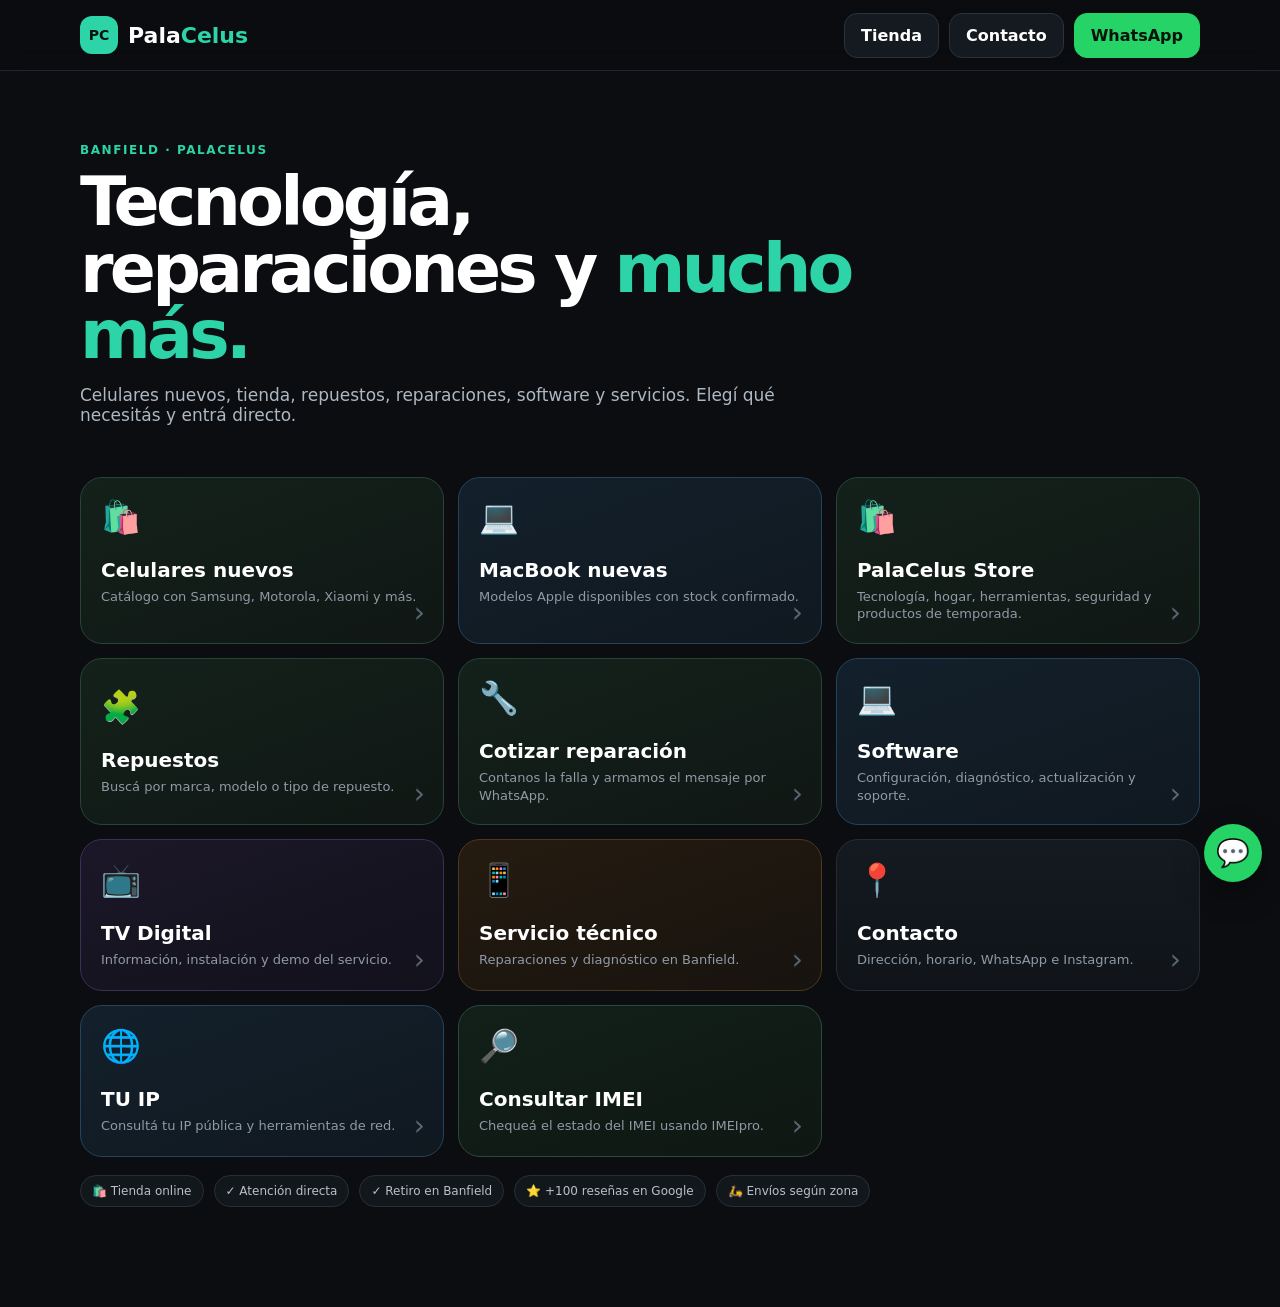
==== index.html @ 7f0dd2f2 "Agregar acceso a PalaCelus Store desde la portada" ====
<!doctype html>
<html lang="es-AR">
<head>
  <meta charset="utf-8">
  <meta name="viewport" content="width=device-width,initial-scale=1,viewport-fit=cover">
  <meta name="theme-color" content="#0b0d10">
  <meta name="description" content="PalaCelus — celulares, tecnología, tienda, servicio técnico, repuestos, software y TV digital en Banfield.">
  <title>PalaCelus — Tecnología, servicio técnico y tienda</title>
  <link rel="manifest" href="/manifest-v2.webmanifest">
  <link rel="icon" href="/pwa-ok-192.png" type="image/png">
  <link rel="apple-touch-icon" href="/pwa-ok-192.png">
  <style>
    *{box-sizing:border-box}html{scroll-behavior:smooth}body{margin:0;background:#0b0d10;color:#fff;font-family:Inter,system-ui,-apple-system,Segoe UI,Roboto,Arial,sans-serif}a{text-decoration:none;color:inherit}button,input,select,textarea{font:inherit}.container{width:min(1120px,calc(100% - 32px));margin:auto}.topbar{position:sticky;top:0;z-index:50;background:rgba(11,13,16,.92);backdrop-filter:blur(12px);border-bottom:1px solid #20262d}.topbar-inner{height:70px;display:flex;align-items:center;gap:14px}.brand{display:flex;align-items:center;gap:10px;font-weight:900;font-size:22px}.brand-mark{width:38px;height:38px;border-radius:12px;display:grid;place-items:center;background:#2dd4a7;color:#07130f;font-size:14px}.brand span span{color:#2dd4a7}.top-actions{margin-left:auto;display:flex;gap:10px}.btn{display:inline-flex;align-items:center;justify-content:center;gap:8px;border:1px solid #2a333d;border-radius:13px;padding:12px 16px;font-weight:800;cursor:pointer;background:#151a20;color:#fff}.btn.primary{background:#2dd4a7;border-color:#2dd4a7;color:#06130f}.btn.whatsapp{background:#25d366;border-color:#25d366;color:#06130a}.btn.disabled{opacity:.55;cursor:not-allowed}.hero{padding:44px 0 24px}.eyebrow{font-size:12px;font-weight:900;letter-spacing:.13em;color:#2dd4a7;margin-bottom:12px}.hero h1{font-size:clamp(36px,7vw,68px);line-height:.98;letter-spacing:-.055em;margin:0 0 16px;max-width:850px}.hero h1 span{color:#2dd4a7}.hero p{color:#aeb8c2;font-size:17px;max-width:720px;margin:0}.quick-grid{display:grid;grid-template-columns:repeat(3,1fr);gap:14px;margin:28px 0 18px}.quick-card{position:relative;min-height:152px;padding:20px;border-radius:22px;border:1px solid #242d36;background:linear-gradient(180deg,#141a20,#101419);cursor:pointer;transition:.18s transform,.18s border-color;overflow:hidden;text-align:left;color:#fff}.quick-card:hover{transform:translateY(-2px);border-color:#3a4652}.quick-card .icon{font-size:32px;margin-bottom:22px}.quick-card h3{margin:0 0 6px;font-size:20px}.quick-card p{margin:0;color:#8f9aa6;font-size:13px;line-height:1.35}.quick-card:after{content:'›';position:absolute;right:18px;bottom:14px;font-size:28px;color:#596673}.quick-card.green{background:linear-gradient(160deg,#14211b,#101714);border-color:#274436}.quick-card.blue{background:linear-gradient(160deg,#13202b,#101820);border-color:#25435a}.quick-card.purple{background:linear-gradient(160deg,#1b1728,#13111c);border-color:#3b3155}.quick-card.orange{background:linear-gradient(160deg,#251b10,#17130f);border-color:#4d3820}.status-row{display:flex;gap:10px;flex-wrap:wrap;margin:10px 0 30px}.pill{border:1px solid #273039;background:#12171c;border-radius:999px;padding:8px 11px;font-size:12px;color:#b8c0c8}.panel{display:none;padding:28px 0 70px}.panel.active{display:block}.panel-head{display:flex;align-items:flex-end;justify-content:space-between;gap:18px;margin-bottom:22px}.panel-head h2{margin:0;font-size:clamp(30px,5vw,46px);letter-spacing:-.04em}.panel-head p{margin:7px 0 0;color:#9ba6b1}.back{background:#151a20;border:1px solid #2a333d;color:#fff;border-radius:12px;padding:10px 13px;cursor:pointer;font-weight:800}.controls{display:grid;grid-template-columns:1fr 220px;gap:12px;margin-bottom:18px}.controls input,.controls select,.form input,.form select,.form textarea{width:100%;background:#10151a;color:#fff;border:1px solid #2b353f;border-radius:13px;padding:13px 14px;outline:none}.controls input:focus,.controls select:focus,.form input:focus,.form select:focus,.form textarea:focus{border-color:#2dd4a7}.product-grid{display:grid;grid-template-columns:repeat(3,1fr);gap:14px}.product-card{background:#12171c;border:1px solid #252e37;border-radius:20px;overflow:hidden}.product-visual{height:92px;display:grid;place-items:center;background:#0f1317;font-size:36px}.product-body{padding:16px}.product-meta{display:flex;justify-content:space-between;gap:8px;font-size:11px;color:#84909c}.badge{background:#1d2822;color:#7ee2b9;border-radius:999px;padding:5px 8px}.product-card h3{margin:12px 0 5px}.product-card p{margin:0;color:#aab4be}.price{margin:14px 0;font-weight:900}.empty-state{padding:36px;text-align:center;border:1px dashed #2e3943;border-radius:18px}.hidden{display:none}.form-card,.info-card{background:#12171c;border:1px solid #252e37;border-radius:22px;padding:22px}.form{display:grid;grid-template-columns:1fr 1fr;gap:13px}.form label{display:grid;gap:7px;font-size:13px;color:#c7d0d9}.form .full{grid-column:1/-1}.form textarea{min-height:96px;resize:vertical}.form .submit{grid-column:1/-1}.service-grid{display:grid;grid-template-columns:repeat(2,1fr);gap:14px}.service-card{background:#12171c;border:1px solid #252e37;border-radius:20px;padding:20px}.service-card .icon{font-size:30px}.service-card h3{margin:12px 0 7px}.service-card p{margin:0;color:#98a3ae;line-height:1.45}.download-section{margin-top:28px;padding-top:26px;border-top:1px solid #252e37}.download-section h3{margin:0 0 6px;font-size:25px}.download-section>p{margin:0 0 14px;color:#98a3ae}.download-card{display:flex;align-items:center;justify-content:space-between;gap:18px;background:#12171c;border:1px solid #252e37;border-radius:20px;padding:18px 20px}.download-links{display:flex;flex-wrap:wrap;gap:12px;margin-top:14px}.download-links .btn{flex:1 1 200px}.download-info{display:flex;align-items:center;gap:14px}.download-icon{width:48px;height:48px;border-radius:14px;display:grid;place-items:center;background:#151f26;font-size:25px}.download-card h4{margin:0 0 5px;font-size:18px}.download-card p{margin:0;color:#8f9aa6;font-size:13px}.tv-wrap{display:grid;grid-template-columns:1.1fr .9fr;gap:16px}.price-big{font-size:42px;font-weight:900;margin:12px 0}.code-box{background:#0e1216;border:1px solid #2a333d;border-radius:16px;padding:16px;margin-top:14px}.code-box strong{font-size:28px}.contact-grid{display:grid;grid-template-columns:repeat(3,1fr);gap:14px}.contact-card{background:#12171c;border:1px solid #252e37;border-radius:20px;padding:20px}.contact-card h3{margin:8px 0}.contact-card p{margin:0;color:#9ba6b1}.bottom-nav{display:none}.wa-float{position:fixed;right:18px;bottom:18px;width:58px;height:58px;border-radius:50%;display:grid;place-items:center;background:#25d366;color:#06130a;font-size:27px;box-shadow:0 12px 30px rgba(0,0,0,.35);z-index:60}
    @media(max-width:820px){.quick-grid{grid-template-columns:repeat(2,1fr)}.product-grid{grid-template-columns:repeat(2,1fr)}.tv-wrap,.contact-grid{grid-template-columns:1fr}.top-actions .btn:not(.whatsapp){display:none}.panel{padding-bottom:100px}.bottom-nav{display:grid;position:fixed;left:10px;right:10px;bottom:10px;z-index:55;grid-template-columns:repeat(4,1fr);gap:6px;background:rgba(15,19,23,.95);backdrop-filter:blur(12px);border:1px solid #26313a;border-radius:18px;padding:7px}.bottom-nav button{border:0;background:transparent;color:#b7c0c8;border-radius:12px;padding:9px 5px;font-size:11px;font-weight:800}.bottom-nav button span{display:block;font-size:20px;margin-bottom:3px}.wa-float{bottom:86px}}
    @media(max-width:560px){.container{width:min(100% - 22px,1120px)}.hero{padding-top:30px}.hero h1{font-size:40px}.quick-grid{grid-template-columns:1fr 1fr;gap:10px}.quick-card{min-height:138px;padding:16px}.quick-card .icon{margin-bottom:16px}.quick-card h3{font-size:17px}.controls{grid-template-columns:1fr}.product-grid,.service-grid{grid-template-columns:1fr}.form{grid-template-columns:1fr}.form .full,.form .submit{grid-column:1}.panel-head{align-items:flex-start;flex-direction:column}.topbar-inner{height:64px}.top-actions .whatsapp{padding:10px 12px}.download-card{align-items:stretch;flex-direction:column}.download-card .btn{width:100%}}
  </style>
</head>
<body>
  <header class="topbar"><div class="container topbar-inner"><a class="brand" href="#" data-go="home"><span class="brand-mark">PC</span><span>Pala<span>Celus</span></span></a><div class="top-actions"><a class="btn" href="/store.html?v=1">Tienda</a><button class="btn" data-go="contacto">Contacto</button><a class="btn whatsapp" href="https://wa.me/5491164676844?text=Hola%20PalaCelus%2C%20quiero%20hacer%20una%20consulta" target="_blank" rel="noopener">WhatsApp</a></div></div></header>

  <main>
    <section id="home" class="panel active"><div class="container">
      <div class="hero"><div class="eyebrow">BANFIELD · PALACELUS</div><h1>Tecnología, reparaciones y <span>mucho más.</span></h1><p>Celulares nuevos, tienda, repuestos, reparaciones, software y servicios. Elegí qué necesitás y entrá directo.</p></div>
      <div class="quick-grid">
        <a class="quick-card green" href="/store.html?v=1"><div class="icon">🛍️</div><h3>PalaCelus Store</h3><p>Tecnología, hogar, herramientas, seguridad y productos de temporada.</p></a>
        <button class="quick-card green" data-go="repuestos"><div class="icon">🧩</div><h3>Repuestos</h3><p>Buscá por marca, modelo o tipo de repuesto.</p></button>
        <button class="quick-card green" data-go="cotizar"><div class="icon">🔧</div><h3>Cotizar reparación</h3><p>Contanos la falla y armamos el mensaje por WhatsApp.</p></button>
        <button class="quick-card blue" data-go="software"><div class="icon">💻</div><h3>Software</h3><p>Configuración, diagnóstico, actualización y soporte.</p></button>
        <button class="quick-card purple" data-go="tv"><div class="icon">📺</div><h3>TV Digital</h3><p>Información, instalación y demo del servicio.</p></button>
        <button class="quick-card orange" data-go="servicios"><div class="icon">📱</div><h3>Servicio técnico</h3><p>Reparaciones y diagnóstico en Banfield.</p></button>
        <button class="quick-card" data-go="contacto"><div class="icon">📍</div><h3>Contacto</h3><p>Dirección, horario, WhatsApp e Instagram.</p></button>
        <button class="quick-card blue" data-go="tu-ip"><div class="icon">🌐</div><h3>TU IP</h3><p>Consultá tu IP pública y herramientas de red.</p></button>
      </div>
      <div class="status-row"><span class="pill">🛍️ Tienda online</span><span class="pill">✓ Atención directa</span><span class="pill">✓ Retiro en Banfield</span><span class="pill">⭐ +100 reseñas en Google</span><span class="pill">🛵 Envíos según zona</span></div>
    </div></section>

    <section id="repuestos" class="panel"><div class="container"><div class="panel-head"><div><div class="eyebrow">CATÁLOGO</div><h2>Repuestos</h2><p>Buscá por marca, modelo o repuesto.</p></div><button class="back" data-go="home">← Inicio</button></div><div class="controls"><input id="searchInput" type="search" placeholder="Ej: A32, iPhone 11, cámara, batería..."><select id="brandFilter"><option value="all">Todas las marcas</option><option>Samsung</option><option>Apple</option><option>Motorola</option><option>Xiaomi</option></select></div><div id="productGrid" class="product-grid"></div><div id="emptyState" class="empty-state hidden"><h3>No encontramos coincidencias</h3><p>Escribinos y te confirmamos disponibilidad.</p><a class="btn primary" href="https://wa.me/5491164676844?text=Hola%20PalaCelus%2C%20busco%20un%20repuesto" target="_blank" rel="noopener">Consultar por WhatsApp</a></div></div></section>

    <section id="cotizar" class="panel"><div class="container"><div class="panel-head"><div><div class="eyebrow">COTIZACIÓN</div><h2>Cotizá tu reparación</h2><p>Completá los datos y te abrimos WhatsApp con el mensaje listo.</p></div><button class="back" data-go="home">← Inicio</button></div><div class="form-card"><form id="repairQuoteForm" class="form"><label>Marca<select id="repairBrand" required><option value="">Elegí una marca</option><option>Apple / iPhone</option><option>Samsung</option><option>Motorola</option><option>Xiaomi</option><option>Redmi</option><option>POCO</option><option>Huawei</option><option>Honor</option><option>Realme</option><option>OPPO</option><option>OnePlus</option><option>Google Pixel</option><option>TCL</option><option>ZTE</option><option>Nokia</option><option>Alcatel</option><option>Vivo</option><option>Tecno</option><option>Infinix</option><option>OTRO</option></select></label><label>Modelo<input id="repairModel" required placeholder="Ej: A54, iPhone 13, G54..."></label><label class="full">Problema<select id="repairIssue" required><option value="">Elegí una opción</option><option>Pantalla / módulo roto</option><option>No da imagen / táctil no responde</option><option>Batería dura poco</option><option>No carga / pin de carga</option><option>No enciende</option><option>Cámara</option><option>Audio / micrófono / parlante</option><option>Se mojó</option><option>Software / sistema</option><option>No sé / Necesito diagnóstico</option><option>Otro</option></select></label><label class="full">Detalle<textarea id="repairDetail" placeholder="Contanos algo más si querés..."></textarea></label><button class="btn primary submit" type="submit">Enviar consulta por WhatsApp</button></form></div></div></section>

    <section id="software" class="panel"><div class="container"><div class="panel-head"><div><div class="eyebrow">SOFTWARE</div><h2>Servicios de software</h2><p>Configuración y asistencia técnica sobre equipos propios.</p></div><button class="back" data-go="home">← Inicio</button></div><div class="service-grid"><div class="service-card"><div class="icon">🔄</div><h3>Restauración y sistema</h3><p>Reinstalación, puesta a punto y recuperación del sistema cuando corresponde.</p></div><div class="service-card"><div class="icon">⬆️</div><h3>Actualización y configuración</h3><p>Actualizaciones, cuentas, copias y configuración inicial.</p></div><div class="service-card"><div class="icon">🔁</div><h3>Migración de datos</h3><p>Pasaje de información entre equipos compatibles.</p></div><div class="service-card"><div class="icon">🧪</div><h3>Diagnóstico</h3><p>Revisión de fallas de software y comportamiento general.</p></div></div><div class="download-section"><div class="eyebrow">HERRAMIENTAS</div><h3>Centro de Descargas</h3><p>Archivos y utilidades de PalaCelus para tenerlos siempre a mano.</p><div class="download-card"><div class="download-info"><div class="download-icon">🗂️</div><div><h4>PalaCelus Remotos</h4><p>Paquete de herramientas de acceso remoto · RAR · 34,1 MB</p></div></div><a class="btn primary" href="https://github.com/palacelus/palacelus-web/releases/download/remotos-v1/PalaCelus-Remotos.rar" download="PalaCelus-Remotos.rar">⬇ Descargar RAR</a></div><div class="download-links" aria-label="Descargas y herramientas externas"><a class="btn" href="https://androidfilehost.com/?fid=4349826312261725872" target="_blank" rel="noopener noreferrer">REDIRECTOR 1.9.7 ↗</a><a class="btn" href="https://www.incentivespro.com/downloads/usb-redirector-customer-module.exe" target="_blank" rel="noopener noreferrer">REDIRECTOR 2.5 ↗</a></div></div><div style="margin-top:16px"><a class="btn primary" href="https://wa.me/5491164676844?text=Hola%20PalaCelus%2C%20quiero%20consultar%20por%20un%20servicio%20de%20software" target="_blank" rel="noopener">Consultar por WhatsApp</a></div></div></section>

    <section id="tv" class="panel"><div class="container"><div class="panel-head"><div><div class="eyebrow">PALACELUS TV</div><h2>TV Digital</h2><p>Información, instalación y demo del servicio.</p></div><button class="back" data-go="home">← Inicio</button></div><div class="tv-wrap"><div class="info-card"><h3>📺 PalaCelus TV</h3><p style="color:#9ba6b1">Consultanos por disponibilidad, dispositivos compatibles y condiciones del servicio.</p><div class="price-big">$9.999,99 <small style="font-size:14px;color:#8e99a4">/ mes</small></div><div class="code-box" style="border-color:#f59e0b;background:#291b0a"><small style="color:#fbbf24">Código Downloader</small><br><strong>6590043</strong><div style="margin-top:12px"><a class="btn" style="background:#f59e0b;border-color:#f59e0b;color:#1c1204" href="https://aftv.news/6590043" target="_blank" rel="noopener noreferrer">📥 Abrir descarga ↗</a></div></div></div><div class="form-card"><h3>Pedí una demo</h3><form id="tvDemoForm" class="form" style="margin-top:14px"><label class="full">Nombre<input id="tvName" required placeholder="Tu nombre"></label><label class="full">Dispositivo<select id="tvDevice" required><option value="">Elegí una opción</option><option>Android TV / TV Box</option><option>Smart TV</option><option>Celular / Tablet</option><option>Otro</option></select></label><button class="btn primary submit" type="submit">Pedir demo por WhatsApp</button></form></div></div></div></section>

    <section id="servicios" class="panel"><div class="container"><div class="panel-head"><div><div class="eyebrow">SERVICIO TÉCNICO</div><h2>Reparación de celulares</h2><p>Diagnóstico y reparación en Banfield.</p></div><button class="back" data-go="home">← Inicio</button></div><div class="service-grid"><div class="service-card"><div class="icon">🖥️</div><h3>Pantallas y módulos</h3><p>Cambio de módulo y revisión de fallas de imagen o táctil.</p></div><div class="service-card"><div class="icon">🔋</div><h3>Baterías</h3><p>Diagnóstico de autonomía, carga y reemplazo cuando corresponde.</p></div><div class="service-card"><div class="icon">🔌</div><h3>Carga y conectores</h3><p>Revisión de pin de carga, conectores y problemas de alimentación.</p></div><div class="service-card"><div class="icon">🔬</div><h3>Diagnóstico</h3><p>Revisión general para identificar la falla antes de presupuestar.</p></div></div><div style="margin-top:16px"><button class="btn primary" data-go="cotizar">Cotizar reparación</button></div></div></section>

    <section id="contacto" class="panel"><div class="container"><div class="panel-head"><div><div class="eyebrow">CONTACTO</div><h2>Hablemos</h2><p>Atención directa en Banfield.</p></div><button class="back" data-go="home">← Inicio</button></div><div class="contact-grid"><div class="contact-card"><div>📍</div><h3>Dirección</h3><p>Solar 35, entre Lynch y Capitán Rojas, Banfield.</p></div><div class="contact-card"><div>🕒</div><h3>Horario</h3><p>Lunes a viernes de 10:00 a 18:00.</p></div><div class="contact-card"><div>💬</div><h3>WhatsApp</h3><p>11 6467 6844<br>Instagram: @PalaCelus</p></div></div><div style="display:flex;gap:10px;flex-wrap:wrap;margin-top:16px"><a class="btn whatsapp" href="https://wa.me/5491164676844?text=Hola%20PalaCelus%2C%20quiero%20hacer%20una%20consulta" target="_blank" rel="noopener">Abrir WhatsApp</a><a class="btn" href="https://share.google/cJlCov9rjp5xGGMMA" target="_blank" rel="noopener">⭐ Ver reseñas en Google</a></div></div></section>
    <section id="tu-ip" class="panel"><div class="container"><div class="panel-head"><div><div class="eyebrow">HERRAMIENTAS DE RED</div><h2>TU IP</h2><p>Consultá tu IP pública mediante ping.eu, dentro de PalaCelus.</p></div><button class="back" data-go="home">← Inicio</button></div><div style="background:#fff;border:1px solid #2b353f;border-radius:20px;overflow:hidden"><iframe src="https://ping.eu/" title="Tu IP pública y herramientas de red de ping.eu" loading="lazy" referrerpolicy="no-referrer" style="display:block;width:100%;height:780px;border:0;background:#fff"></iframe></div><p style="color:#9ba6b1;font-size:13px">Servicio externo: ping.eu. Si no carga, <a href="https://ping.eu/" target="_blank" rel="noopener noreferrer" style="color:#2dd4a7;text-decoration:underline">abrilo en otra pestaña</a>.</p></div></section>
  </main>

  <nav class="bottom-nav"><button data-go="home"><span>⌂</span>Inicio</button><button data-go="repuestos"><span>🧩</span>Repuestos</button><button data-go="cotizar"><span>🔧</span>Cotizar</button><button data-go="contacto"><span>💬</span>Contacto</button></nav>
  <a class="wa-float" href="https://wa.me/5491164676844?text=Hola%20PalaCelus%2C%20quiero%20hacer%20una%20consulta" target="_blank" rel="noopener" aria-label="WhatsApp">💬</a>
  <script src="/script.js?v=20"></script>
</body>
</html>
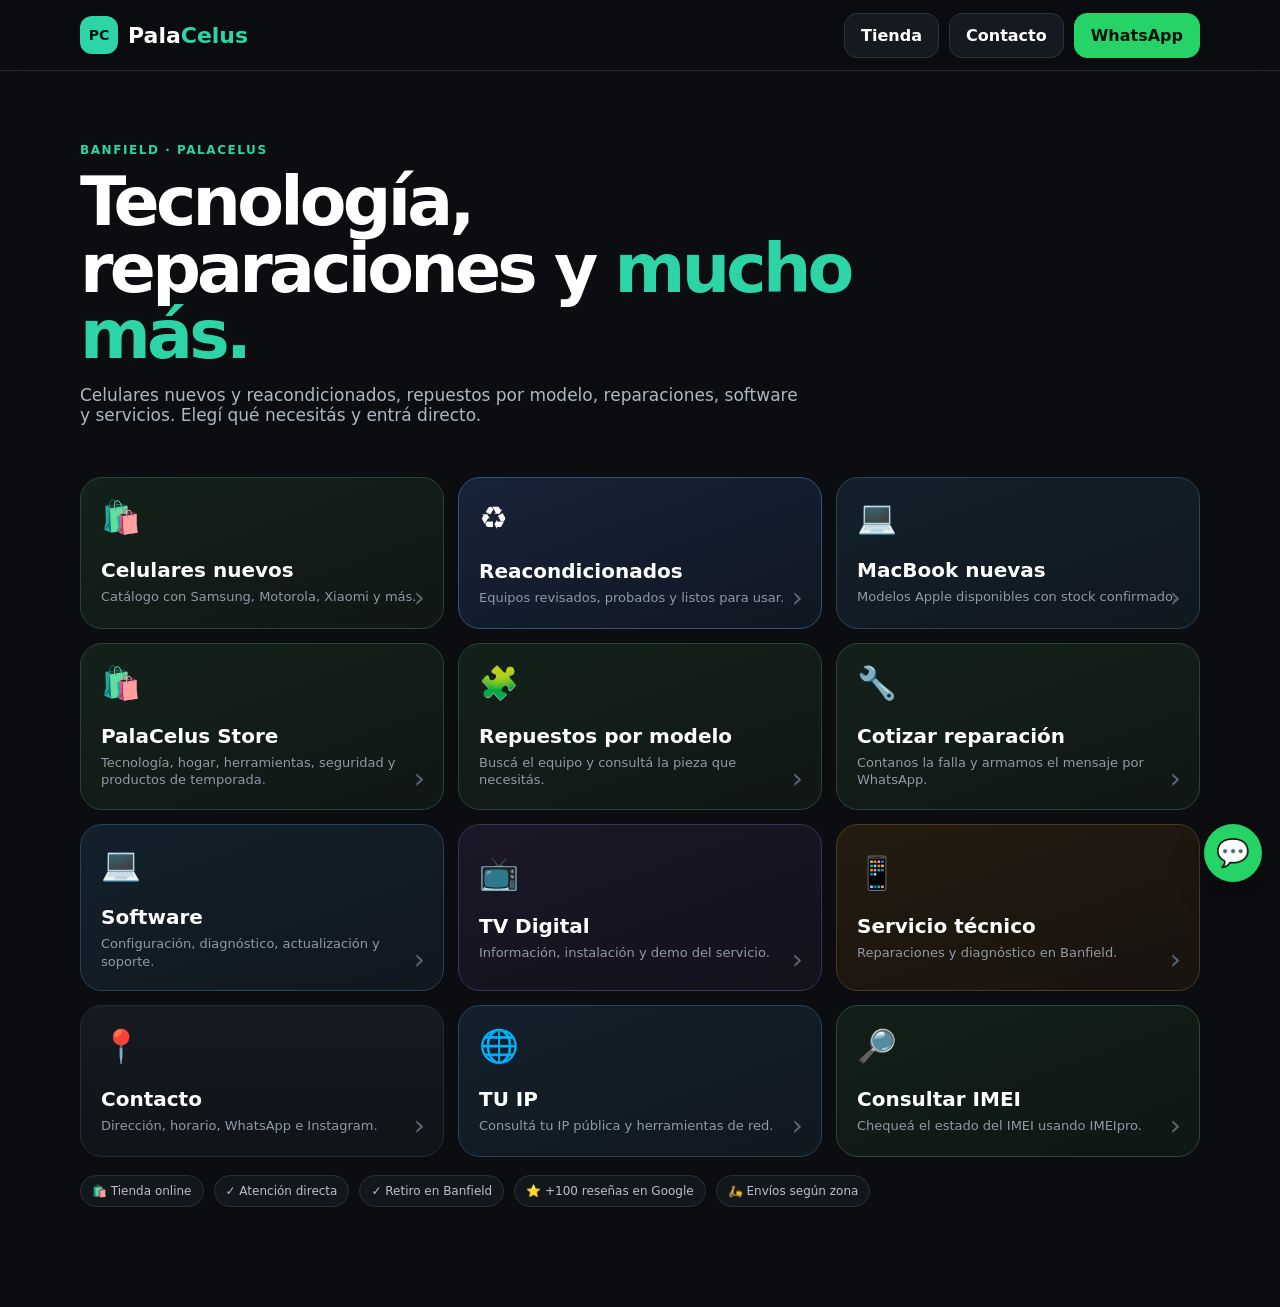
==== commit 7fbb781d: "Agregar tarjeta de METAMODE al centro de descargas, activación al publicar el RAR" ====
--- a/index.html
+++ b/index.html
@@ -10,9 +10,9 @@
   <link rel="icon" href="/pwa-ok-192.png" type="image/png">
   <link rel="apple-touch-icon" href="/pwa-ok-192.png">
   <style>
-    *{box-sizing:border-box}html{scroll-behavior:smooth}body{margin:0;background:#0b0d10;color:#fff;font-family:Inter,system-ui,-apple-system,Segoe UI,Roboto,Arial,sans-serif}a{text-decoration:none;color:inherit}button,input,select,textarea{font:inherit}.container{width:min(1120px,calc(100% - 32px));margin:auto}.topbar{position:sticky;top:0;z-index:50;background:rgba(11,13,16,.92);backdrop-filter:blur(12px);border-bottom:1px solid #20262d}.topbar-inner{height:70px;display:flex;align-items:center;gap:14px}.brand{display:flex;align-items:center;gap:10px;font-weight:900;font-size:22px}.brand-mark{width:38px;height:38px;border-radius:12px;display:grid;place-items:center;background:#2dd4a7;color:#07130f;font-size:14px}.brand span span{color:#2dd4a7}.top-actions{margin-left:auto;display:flex;gap:10px}.btn{display:inline-flex;align-items:center;justify-content:center;gap:8px;border:1px solid #2a333d;border-radius:13px;padding:12px 16px;font-weight:800;cursor:pointer;background:#151a20;color:#fff}.btn.primary{background:#2dd4a7;border-color:#2dd4a7;color:#06130f}.btn.whatsapp{background:#25d366;border-color:#25d366;color:#06130a}.btn.disabled{opacity:.55;cursor:not-allowed}.hero{padding:44px 0 24px}.eyebrow{font-size:12px;font-weight:900;letter-spacing:.13em;color:#2dd4a7;margin-bottom:12px}.hero h1{font-size:clamp(36px,7vw,68px);line-height:.98;letter-spacing:-.055em;margin:0 0 16px;max-width:850px}.hero h1 span{color:#2dd4a7}.hero p{color:#aeb8c2;font-size:17px;max-width:720px;margin:0}.quick-grid{display:grid;grid-template-columns:repeat(3,1fr);gap:14px;margin:28px 0 18px}.quick-card{position:relative;min-height:152px;padding:20px;border-radius:22px;border:1px solid #242d36;background:linear-gradient(180deg,#141a20,#101419);cursor:pointer;transition:.18s transform,.18s border-color;overflow:hidden;text-align:left;color:#fff}.quick-card:hover{transform:translateY(-2px);border-color:#3a4652}.quick-card .icon{font-size:32px;margin-bottom:22px}.quick-card h3{margin:0 0 6px;font-size:20px}.quick-card p{margin:0;color:#8f9aa6;font-size:13px;line-height:1.35}.quick-card:after{content:'›';position:absolute;right:18px;bottom:14px;font-size:28px;color:#596673}.quick-card.green{background:linear-gradient(160deg,#14211b,#101714);border-color:#274436}.quick-card.blue{background:linear-gradient(160deg,#13202b,#101820);border-color:#25435a}.quick-card.purple{background:linear-gradient(160deg,#1b1728,#13111c);border-color:#3b3155}.quick-card.orange{background:linear-gradient(160deg,#251b10,#17130f);border-color:#4d3820}.status-row{display:flex;gap:10px;flex-wrap:wrap;margin:10px 0 30px}.pill{border:1px solid #273039;background:#12171c;border-radius:999px;padding:8px 11px;font-size:12px;color:#b8c0c8}.panel{display:none;padding:28px 0 70px}.panel.active{display:block}.panel-head{display:flex;align-items:flex-end;justify-content:space-between;gap:18px;margin-bottom:22px}.panel-head h2{margin:0;font-size:clamp(30px,5vw,46px);letter-spacing:-.04em}.panel-head p{margin:7px 0 0;color:#9ba6b1}.back{background:#151a20;border:1px solid #2a333d;color:#fff;border-radius:12px;padding:10px 13px;cursor:pointer;font-weight:800}.controls{display:grid;grid-template-columns:1fr 220px;gap:12px;margin-bottom:18px}.controls input,.controls select,.form input,.form select,.form textarea{width:100%;background:#10151a;color:#fff;border:1px solid #2b353f;border-radius:13px;padding:13px 14px;outline:none}.controls input:focus,.controls select:focus,.form input:focus,.form select:focus,.form textarea:focus{border-color:#2dd4a7}.product-grid{display:grid;grid-template-columns:repeat(3,1fr);gap:14px}.product-card{background:#12171c;border:1px solid #252e37;border-radius:20px;overflow:hidden}.product-visual{height:92px;display:grid;place-items:center;background:#0f1317;font-size:36px}.product-body{padding:16px}.product-meta{display:flex;justify-content:space-between;gap:8px;font-size:11px;color:#84909c}.badge{background:#1d2822;color:#7ee2b9;border-radius:999px;padding:5px 8px}.product-card h3{margin:12px 0 5px}.product-card p{margin:0;color:#aab4be}.price{margin:14px 0;font-weight:900}.empty-state{padding:36px;text-align:center;border:1px dashed #2e3943;border-radius:18px}.hidden{display:none}.form-card,.info-card{background:#12171c;border:1px solid #252e37;border-radius:22px;padding:22px}.form{display:grid;grid-template-columns:1fr 1fr;gap:13px}.form label{display:grid;gap:7px;font-size:13px;color:#c7d0d9}.form .full{grid-column:1/-1}.form textarea{min-height:96px;resize:vertical}.form .submit{grid-column:1/-1}.service-grid{display:grid;grid-template-columns:repeat(2,1fr);gap:14px}.service-card{background:#12171c;border:1px solid #252e37;border-radius:20px;padding:20px}.service-card .icon{font-size:30px}.service-card h3{margin:12px 0 7px}.service-card p{margin:0;color:#98a3ae;line-height:1.45}.download-section{margin-top:28px;padding-top:26px;border-top:1px solid #252e37}.download-section h3{margin:0 0 6px;font-size:25px}.download-section>p{margin:0 0 14px;color:#98a3ae}.download-card{display:flex;align-items:center;justify-content:space-between;gap:18px;background:#12171c;border:1px solid #252e37;border-radius:20px;padding:18px 20px}.download-links{display:flex;flex-wrap:wrap;gap:12px;margin-top:14px}.download-links .btn{flex:1 1 200px}.download-info{display:flex;align-items:center;gap:14px}.download-icon{width:48px;height:48px;border-radius:14px;display:grid;place-items:center;background:#151f26;font-size:25px}.download-card h4{margin:0 0 5px;font-size:18px}.download-card p{margin:0;color:#8f9aa6;font-size:13px}.tv-wrap{display:grid;grid-template-columns:1.1fr .9fr;gap:16px}.price-big{font-size:42px;font-weight:900;margin:12px 0}.code-box{background:#0e1216;border:1px solid #2a333d;border-radius:16px;padding:16px;margin-top:14px}.code-box strong{font-size:28px}.contact-grid{display:grid;grid-template-columns:repeat(3,1fr);gap:14px}.contact-card{background:#12171c;border:1px solid #252e37;border-radius:20px;padding:20px}.contact-card h3{margin:8px 0}.contact-card p{margin:0;color:#9ba6b1}.bottom-nav{display:none}.wa-float{position:fixed;right:18px;bottom:18px;width:58px;height:58px;border-radius:50%;display:grid;place-items:center;background:#25d366;color:#06130a;font-size:27px;box-shadow:0 12px 30px rgba(0,0,0,.35);z-index:60}
-    @media(max-width:820px){.quick-grid{grid-template-columns:repeat(2,1fr)}.product-grid{grid-template-columns:repeat(2,1fr)}.tv-wrap,.contact-grid{grid-template-columns:1fr}.top-actions .btn:not(.whatsapp){display:none}.panel{padding-bottom:100px}.bottom-nav{display:grid;position:fixed;left:10px;right:10px;bottom:10px;z-index:55;grid-template-columns:repeat(4,1fr);gap:6px;background:rgba(15,19,23,.95);backdrop-filter:blur(12px);border:1px solid #26313a;border-radius:18px;padding:7px}.bottom-nav button{border:0;background:transparent;color:#b7c0c8;border-radius:12px;padding:9px 5px;font-size:11px;font-weight:800}.bottom-nav button span{display:block;font-size:20px;margin-bottom:3px}.wa-float{bottom:86px}}
-    @media(max-width:560px){.container{width:min(100% - 22px,1120px)}.hero{padding-top:30px}.hero h1{font-size:40px}.quick-grid{grid-template-columns:1fr 1fr;gap:10px}.quick-card{min-height:138px;padding:16px}.quick-card .icon{margin-bottom:16px}.quick-card h3{font-size:17px}.controls{grid-template-columns:1fr}.product-grid,.service-grid{grid-template-columns:1fr}.form{grid-template-columns:1fr}.form .full,.form .submit{grid-column:1}.panel-head{align-items:flex-start;flex-direction:column}.topbar-inner{height:64px}.top-actions .whatsapp{padding:10px 12px}.download-card{align-items:stretch;flex-direction:column}.download-card .btn{width:100%}}
+    *{box-sizing:border-box}html{scroll-behavior:smooth}body{margin:0;background:#0b0d10;color:#fff;font-family:Inter,system-ui,-apple-system,Segoe UI,Roboto,Arial,sans-serif}a{text-decoration:none;color:inherit}button,input,select,textarea{font:inherit}.container{width:min(1120px,calc(100% - 32px));margin:auto}.topbar{position:sticky;top:0;z-index:50;background:rgba(11,13,16,.92);backdrop-filter:blur(12px);border-bottom:1px solid #20262d}.topbar-inner{height:70px;display:flex;align-items:center;gap:14px}.brand{display:flex;align-items:center;gap:10px;font-weight:900;font-size:22px}.brand-mark{width:38px;height:38px;border-radius:12px;display:grid;place-items:center;background:#2dd4a7;color:#07130f;font-size:14px}.brand span span{color:#2dd4a7}.top-actions{margin-left:auto;display:flex;gap:10px}.btn{display:inline-flex;align-items:center;justify-content:center;gap:8px;border:1px solid #2a333d;border-radius:13px;padding:12px 16px;font-weight:800;cursor:pointer;background:#151a20;color:#fff}.btn.primary{background:#2dd4a7;border-color:#2dd4a7;color:#06130f}.btn.whatsapp{background:#25d366;border-color:#25d366;color:#06130a}.btn.disabled{opacity:.55;cursor:not-allowed}.hero{padding:44px 0 24px}.eyebrow{font-size:12px;font-weight:900;letter-spacing:.13em;color:#2dd4a7;margin-bottom:12px}.hero h1{font-size:clamp(36px,7vw,68px);line-height:.98;letter-spacing:-.055em;margin:0 0 16px;max-width:850px}.hero h1 span{color:#2dd4a7}.hero p{color:#aeb8c2;font-size:17px;max-width:720px;margin:0}.quick-grid{display:grid;grid-template-columns:repeat(3,1fr);gap:14px;margin:28px 0 18px}.quick-card{position:relative;min-height:152px;padding:20px;border-radius:22px;border:1px solid #242d36;background:linear-gradient(180deg,#141a20,#101419);cursor:pointer;transition:.18s transform,.18s border-color;overflow:hidden;text-align:left;color:#fff}.quick-card:hover{transform:translateY(-2px);border-color:#3a4652}.quick-card .icon{font-size:32px;margin-bottom:22px}.quick-card h3{margin:0 0 6px;font-size:20px}.quick-card p{margin:0;color:#8f9aa6;font-size:13px;line-height:1.35}.quick-card:after{content:'›';position:absolute;right:18px;bottom:14px;font-size:28px;color:#596673}.quick-card.green{background:linear-gradient(160deg,#14211b,#101714);border-color:#274436}.quick-card.blue{background:linear-gradient(160deg,#13202b,#101820);border-color:#25435a}.quick-card.purple{background:linear-gradient(160deg,#1b1728,#13111c);border-color:#3b3155}.quick-card.orange{background:linear-gradient(160deg,#251b10,#17130f);border-color:#4d3820}.status-row{display:flex;gap:10px;flex-wrap:wrap;margin:10px 0 30px}.pill{border:1px solid #273039;background:#12171c;border-radius:999px;padding:8px 11px;font-size:12px;color:#b8c0c8}.panel{display:none;padding:28px 0 70px}.panel.active{display:block}.panel-head{display:flex;align-items:flex-end;justify-content:space-between;gap:18px;margin-bottom:22px}.panel-head h2{margin:0;font-size:clamp(30px,5vw,46px);letter-spacing:-.04em}.panel-head p{margin:7px 0 0;color:#9ba6b1}.back{background:#151a20;border:1px solid #2a333d;color:#fff;border-radius:12px;padding:10px 13px;cursor:pointer;font-weight:800}.controls{display:grid;grid-template-columns:1fr 220px;gap:12px;margin-bottom:18px}.controls input,.controls select,.form input,.form select,.form textarea{width:100%;background:#10151a;color:#fff;border:1px solid #2b353f;border-radius:13px;padding:13px 14px;outline:none}.controls input:focus,.controls select:focus,.form input:focus,.form select:focus,.form textarea:focus{border-color:#2dd4a7}.product-grid{display:grid;grid-template-columns:repeat(3,1fr);gap:14px}.product-card{background:#12171c;border:1px solid #252e37;border-radius:20px;overflow:hidden}.product-visual{height:92px;display:grid;place-items:center;background:#0f1317;font-size:36px}.product-body{padding:16px}.product-meta{display:flex;justify-content:space-between;gap:8px;font-size:11px;color:#84909c}.badge{background:#1d2822;color:#7ee2b9;border-radius:999px;padding:5px 8px}.product-card h3{margin:12px 0 5px}.product-card p{margin:0;color:#aab4be}.price{margin:14px 0;font-weight:900}.empty-state{padding:36px;text-align:center;border:1px dashed #2e3943;border-radius:18px}.hidden{display:none}.form-card,.info-card{background:#12171c;border:1px solid #252e37;border-radius:22px;padding:22px}.form{display:grid;grid-template-columns:1fr 1fr;gap:13px}.form label{display:grid;gap:7px;font-size:13px;color:#c7d0d9}.form .full{grid-column:1/-1}.form textarea{min-height:96px;resize:vertical}.form .submit{grid-column:1/-1}.service-grid{display:grid;grid-template-columns:repeat(2,1fr);gap:14px}.service-card{background:#12171c;border:1px solid #252e37;border-radius:20px;padding:20px}.service-card .icon{font-size:30px}.service-card h3{margin:12px 0 7px}.service-card p{margin:0;color:#98a3ae;line-height:1.45}.download-section{margin-top:28px;padding-top:26px;border-top:1px solid #252e37}.download-section h3{margin:0 0 6px;font-size:25px}.download-section>p{margin:0 0 14px;color:#98a3ae}.download-card{display:flex;align-items:center;justify-content:space-between;gap:18px;background:#12171c;border:1px solid #252e37;border-radius:20px;padding:18px 20px}.download-links{display:flex;flex-wrap:wrap;gap:12px;margin-top:14px}.download-links .btn{flex:1 1 200px}.download-info{display:flex;align-items:center;gap:14px}.download-icon{width:48px;height:48px;border-radius:14px;display:grid;place-items:center;background:#151f26;font-size:25px}.download-card h4{margin:0 0 5px;font-size:18px}.download-card p{margin:0;color:#8f9aa6;font-size:13px}.apps-section{margin-top:28px;padding-top:26px;border-top:1px solid #252e37}.apps-section h3{margin:0 0 6px;font-size:25px}.apps-section>p{margin:0 0 18px;color:#98a3ae;line-height:1.45}.app-group{margin-top:22px}.app-group-head{display:flex;align-items:center;justify-content:space-between;gap:10px;margin-bottom:10px}.app-group-head h4{margin:0;font-size:17px}.app-group-head span{font-size:11px;color:#76828e}.app-grid{display:grid;grid-template-columns:repeat(4,1fr);gap:10px}.app-card{min-height:116px;background:#11171c;border:1px solid #26313a;border-radius:17px;padding:15px;display:flex;flex-direction:column;justify-content:space-between;gap:13px;transition:.18s transform,.18s border-color}.app-card:hover{transform:translateY(-2px);border-color:#3b4b58}.app-card-top{display:flex;align-items:center;gap:10px}.app-icon{width:40px;height:40px;border-radius:12px;background:#182129;display:grid;place-items:center;font-size:21px;flex:0 0 auto}.app-card strong{font-size:14px;line-height:1.2}.app-card small{display:block;color:#7f8b96;font-size:11px;margin-top:3px}.app-action{font-size:11px;font-weight:900;color:#2dd4a7;letter-spacing:.04em}.app-note{margin-top:14px;background:#0f151a;border:1px solid #24303a;border-radius:14px;padding:12px 14px;color:#8996a2;font-size:12px;line-height:1.45}.tv-wrap{display:grid;grid-template-columns:1.1fr .9fr;gap:16px}.price-big{font-size:42px;font-weight:900;margin:12px 0}.code-box{background:#0e1216;border:1px solid #2a333d;border-radius:16px;padding:16px;margin-top:14px}.code-box strong{font-size:28px}.contact-grid{display:grid;grid-template-columns:repeat(3,1fr);gap:14px}.contact-card{background:#12171c;border:1px solid #252e37;border-radius:20px;padding:20px}.contact-card h3{margin:8px 0}.contact-card p{margin:0;color:#9ba6b1}.bottom-nav{display:none}.wa-float{position:fixed;right:18px;bottom:18px;width:58px;height:58px;border-radius:50%;display:grid;place-items:center;background:#25d366;color:#06130a;font-size:27px;box-shadow:0 12px 30px rgba(0,0,0,.35);z-index:60}
+    @media(max-width:820px){.quick-grid{grid-template-columns:repeat(2,1fr)}.product-grid{grid-template-columns:repeat(2,1fr)}.app-grid{grid-template-columns:repeat(3,1fr)}.tv-wrap,.contact-grid{grid-template-columns:1fr}.top-actions .btn:not(.whatsapp){display:none}.panel{padding-bottom:100px}.bottom-nav{display:grid;position:fixed;left:10px;right:10px;bottom:10px;z-index:55;grid-template-columns:repeat(4,1fr);gap:6px;background:rgba(15,19,23,.95);backdrop-filter:blur(12px);border:1px solid #26313a;border-radius:18px;padding:7px}.bottom-nav button{border:0;background:transparent;color:#b7c0c8;border-radius:12px;padding:9px 5px;font-size:11px;font-weight:800}.bottom-nav button span{display:block;font-size:20px;margin-bottom:3px}.wa-float{bottom:86px}}
+    @media(max-width:560px){.container{width:min(100% - 22px,1120px)}.hero{padding-top:30px}.hero h1{font-size:40px}.quick-grid{grid-template-columns:1fr 1fr;gap:10px}.quick-card{min-height:138px;padding:16px}.quick-card .icon{margin-bottom:16px}.quick-card h3{font-size:17px}.controls{grid-template-columns:1fr}.product-grid,.service-grid{grid-template-columns:1fr}.app-grid{grid-template-columns:1fr 1fr}.form{grid-template-columns:1fr}.form .full,.form .submit{grid-column:1}.panel-head{align-items:flex-start;flex-direction:column}.topbar-inner{height:64px}.top-actions .whatsapp{padding:10px 12px}.download-card{align-items:stretch;flex-direction:column}.download-card .btn{width:100%}.app-card{min-height:108px;padding:13px}.app-icon{width:36px;height:36px;font-size:19px}}
   </style>
 </head>
 <body>
@@ -38,7 +38,58 @@
 
     <section id="cotizar" class="panel"><div class="container"><div class="panel-head"><div><div class="eyebrow">COTIZACIÓN</div><h2>Cotizá tu reparación</h2><p>Completá los datos y te abrimos WhatsApp con el mensaje listo.</p></div><button class="back" data-go="home">← Inicio</button></div><div class="form-card"><form id="repairQuoteForm" class="form"><label>Marca<select id="repairBrand" required><option value="">Elegí una marca</option><option>Apple / iPhone</option><option>Samsung</option><option>Motorola</option><option>Xiaomi</option><option>Redmi</option><option>POCO</option><option>Huawei</option><option>Honor</option><option>Realme</option><option>OPPO</option><option>OnePlus</option><option>Google Pixel</option><option>TCL</option><option>ZTE</option><option>Nokia</option><option>Alcatel</option><option>Vivo</option><option>Tecno</option><option>Infinix</option><option>OTRO</option></select></label><label>Modelo<input id="repairModel" required placeholder="Ej: A54, iPhone 13, G54..."></label><label class="full">Problema<select id="repairIssue" required><option value="">Elegí una opción</option><option>Pantalla / módulo roto</option><option>No da imagen / táctil no responde</option><option>Batería dura poco</option><option>No carga / pin de carga</option><option>No enciende</option><option>Cámara</option><option>Audio / micrófono / parlante</option><option>Se mojó</option><option>Software / sistema</option><option>No sé / Necesito diagnóstico</option><option>Otro</option></select></label><label class="full">Detalle<textarea id="repairDetail" placeholder="Contanos algo más si querés..."></textarea></label><button class="btn primary submit" type="submit">Enviar consulta por WhatsApp</button></form></div></div></section>
 
-    <section id="software" class="panel"><div class="container"><div class="panel-head"><div><div class="eyebrow">SOFTWARE</div><h2>Servicios de software</h2><p>Configuración y asistencia técnica sobre equipos propios.</p></div><button class="back" data-go="home">← Inicio</button></div><div class="service-grid"><div class="service-card"><div class="icon">🔄</div><h3>Restauración y sistema</h3><p>Reinstalación, puesta a punto y recuperación del sistema cuando corresponde.</p></div><div class="service-card"><div class="icon">⬆️</div><h3>Actualización y configuración</h3><p>Actualizaciones, cuentas, copias y configuración inicial.</p></div><div class="service-card"><div class="icon">🔁</div><h3>Migración de datos</h3><p>Pasaje de información entre equipos compatibles.</p></div><div class="service-card"><div class="icon">🧪</div><h3>Diagnóstico</h3><p>Revisión de fallas de software y comportamiento general.</p></div></div><div class="download-section"><div class="eyebrow">HERRAMIENTAS</div><h3>Centro de Descargas</h3><p>Archivos y utilidades de PalaCelus para tenerlos siempre a mano.</p><div class="download-card"><div class="download-info"><div class="download-icon">🗂️</div><div><h4>PalaCelus Remotos</h4><p>Paquete de herramientas de acceso remoto · RAR · 34,1 MB</p></div></div><a class="btn primary" href="https://github.com/palacelus/palacelus-web/releases/download/remotos-v1/PalaCelus-Remotos.rar" download="PalaCelus-Remotos.rar">⬇ Descargar RAR</a></div><div class="download-links" aria-label="Descargas y herramientas externas"><a class="btn" href="https://androidfilehost.com/?fid=4349826312261725872" target="_blank" rel="noopener noreferrer">REDIRECTOR 1.9.7 ↗</a><a class="btn" href="https://www.incentivespro.com/downloads/usb-redirector-customer-module.exe" target="_blank" rel="noopener noreferrer">REDIRECTOR 2.5 ↗</a></div></div><div style="margin-top:16px"><a class="btn primary" href="https://wa.me/5491164676844?text=Hola%20PalaCelus%2C%20quiero%20consultar%20por%20un%20servicio%20de%20software" target="_blank" rel="noopener">Consultar por WhatsApp</a></div></div></section>
+    <section id="software" class="panel"><div class="container"><div class="panel-head"><div><div class="eyebrow">SOFTWARE</div><h2>Servicios de software</h2><p>Configuración y asistencia técnica sobre equipos propios.</p></div><button class="back" data-go="home">← Inicio</button></div><div class="service-grid"><div class="service-card"><div class="icon">🔄</div><h3>Restauración y sistema</h3><p>Reinstalación, puesta a punto y recuperación del sistema cuando corresponde.</p></div><div class="service-card"><div class="icon">⬆️</div><h3>Actualización y configuración</h3><p>Actualizaciones, cuentas, copias y configuración inicial.</p></div><div class="service-card"><div class="icon">🔁</div><h3>Migración de datos</h3><p>Pasaje de información entre equipos compatibles.</p></div><div class="service-card"><div class="icon">🧪</div><h3>Diagnóstico</h3><p>Revisión de fallas de software y comportamiento general.</p></div></div>
+
+      <div class="apps-section">
+        <div class="eyebrow">HERRAMIENTAS ANDROID</div>
+        <h3>Aplicaciones y accesos directos</h3>
+        <p>Atajos propios de PalaCelus para abrir funciones del teléfono o ir directo a aplicaciones útiles, sin pasar por páginas de terceros.</p>
+
+        <div class="app-group">
+          <div class="app-group-head"><h4>Generales</h4><span>Android</span></div>
+          <div class="app-grid">
+            <a class="app-card" href="intent://#Intent;action=android.settings.SETTINGS;end"><div class="app-card-top"><div class="app-icon">⚙️</div><div><strong>Ajustes</strong><small>Configuración del sistema</small></div></div><div class="app-action">ABRIR →</div></a>
+            <a class="app-card" href="tel:"><div class="app-card-top"><div class="app-icon">📞</div><div><strong>Teléfono</strong><small>Abrir marcador</small></div></div><div class="app-action">ABRIR →</div></a>
+            <a class="app-card" href="intent://#Intent;action=android.settings.ACCESSIBILITY_SETTINGS;end"><div class="app-card-top"><div class="app-icon">♿</div><div><strong>Accesibilidad</strong><small>Ajustes de accesibilidad</small></div></div><div class="app-action">ABRIR →</div></a>
+            <a class="app-card" href="intent://#Intent;action=android.settings.SECURITY_SETTINGS;end"><div class="app-card-top"><div class="app-icon">🔐</div><div><strong>Seguridad</strong><small>Bloqueo y seguridad</small></div></div><div class="app-action">ABRIR →</div></a>
+            <a class="app-card" href="intent://www.google.com/#Intent;scheme=https;package=com.google.android.googlequicksearchbox;S.browser_fallback_url=https%3A%2F%2Fwww.google.com%2F;end"><div class="app-card-top"><div class="app-icon">G</div><div><strong>Google</strong><small>App de Google</small></div></div><div class="app-action">ABRIR →</div></a>
+            <a class="app-card" href="intent://maps.google.com/#Intent;scheme=https;package=com.google.android.apps.maps;S.browser_fallback_url=https%3A%2F%2Fmaps.google.com%2F;end"><div class="app-card-top"><div class="app-icon">🗺️</div><div><strong>Maps</strong><small>Google Maps</small></div></div><div class="app-action">ABRIR →</div></a>
+            <a class="app-card" href="https://play.google.com/store/apps" target="_blank" rel="noopener noreferrer"><div class="app-card-top"><div class="app-icon">▶️</div><div><strong>Play Store</strong><small>Aplicaciones Android</small></div></div><div class="app-action">ABRIR →</div></a>
+            <a class="app-card" href="https://play.google.com/store/apps/details?id=de.szalkowski.activitylauncher" target="_blank" rel="noopener noreferrer"><div class="app-card-top"><div class="app-icon">🚀</div><div><strong>Activity Launcher</strong><small>Google Play</small></div></div><div class="app-action">VER APP →</div></a>
+          </div>
+        </div>
+
+        <div class="app-group">
+          <div class="app-group-head"><h4>Samsung</h4><span>Galaxy</span></div>
+          <div class="app-grid">
+            <a class="app-card" href="samsungapps://MainPage/"><div class="app-card-top"><div class="app-icon">🛍️</div><div><strong>Galaxy Store</strong><small>Tienda Samsung</small></div></div><div class="app-action">ABRIR →</div></a>
+            <a class="app-card" href="intent://#Intent;package=com.sec.android.app.myfiles;end"><div class="app-card-top"><div class="app-icon">📁</div><div><strong>Mis Archivos</strong><small>Administrador de archivos</small></div></div><div class="app-action">ABRIR →</div></a>
+            <a class="app-card" href="https://play.google.com/store/apps/details?id=com.samsung.android.voc" target="_blank" rel="noopener noreferrer"><div class="app-card-top"><div class="app-icon">S</div><div><strong>Samsung Members</strong><small>Soporte Samsung</small></div></div><div class="app-action">VER APP →</div></a>
+          </div>
+        </div>
+
+        <div class="app-group">
+          <div class="app-group-head"><h4>Xiaomi</h4><span>MIUI / HyperOS</span></div>
+          <div class="app-grid">
+            <a class="app-card" href="https://play.google.com/store/apps/details?id=com.xiaomi.midrop" target="_blank" rel="noopener noreferrer"><div class="app-card-top"><div class="app-icon">🟠</div><div><strong>ShareMe</strong><small>Transferencia de archivos</small></div></div><div class="app-action">VER APP →</div></a>
+            <a class="app-card" href="intent://#Intent;package=com.xiaomi.mipicks;end"><div class="app-card-top"><div class="app-icon">🛒</div><div><strong>GetApps</strong><small>Tienda Xiaomi</small></div></div><div class="app-action">ABRIR →</div></a>
+            <a class="app-card" href="intent://#Intent;package=com.miui.securitycenter;end"><div class="app-card-top"><div class="app-icon">🛡️</div><div><strong>Seguridad Xiaomi</strong><small>Centro de seguridad</small></div></div><div class="app-action">ABRIR →</div></a>
+          </div>
+        </div>
+
+        <div class="app-group">
+          <div class="app-group-head"><h4>Motorola</h4><span>Moto</span></div>
+          <div class="app-grid">
+            <a class="app-card" href="https://play.google.com/store/apps/details?id=com.motorola.moto" target="_blank" rel="noopener noreferrer"><div class="app-card-top"><div class="app-icon">Ⓜ️</div><div><strong>Moto</strong><small>Funciones Motorola</small></div></div><div class="app-action">VER APP →</div></a>
+            <a class="app-card" href="https://play.google.com/store/apps/details?id=com.motorola.securityhub" target="_blank" rel="noopener noreferrer"><div class="app-card-top"><div class="app-icon">🔒</div><div><strong>Moto Secure</strong><small>Seguridad y privacidad</small></div></div><div class="app-action">VER APP →</div></a>
+            <a class="app-card" href="https://www.motorola.com/es/es/motoverse/hello-you" target="_blank" rel="noopener noreferrer"><div class="app-card-top"><div class="app-icon">👋</div><div><strong>Hello You</strong><small>Soporte Motorola</small></div></div><div class="app-action">ABRIR →</div></a>
+          </div>
+        </div>
+
+        <div class="app-note">📱 Los accesos directos funcionan mejor desde Chrome en Android. Algunos menús o aplicaciones pueden variar según marca, modelo y versión del sistema.</div>
+      </div>
+
+      <div class="download-section"><div class="eyebrow">HERRAMIENTAS</div><h3>Centro de Descargas</h3><p>Archivos y utilidades de PalaCelus para tenerlos siempre a mano.</p><div class="download-card"><div class="download-info"><div class="download-icon">🗂️</div><div><h4>PalaCelus Remotos</h4><p>Paquete de herramientas de acceso remoto · RAR · 34,1 MB</p></div></div><a class="btn primary" href="https://github.com/palacelus/palacelus-web/releases/download/remotos-v1/PalaCelus-Remotos.rar" download="PalaCelus-Remotos.rar">⬇ Descargar RAR</a></div><div class="download-card" style="margin-top:12px"><div class="download-info"><div class="download-icon">🛠️</div><div><h4>METAMODE</h4><p>Guerra Meta 2.0.4 · Herramienta técnica · RAR · 2,2 MB</p></div></div><a class="btn disabled" id="metamodeDownload" aria-disabled="true" tabindex="-1">⏳ Pendiente de publicación</a></div><script>(async function(){const button=document.getElementById('metamodeDownload');if(!button)return;try{const response=await fetch('https://api.github.com/repos/palacelus/palacelus-web/releases/tags/metamode-v1');if(!response.ok)return;const release=await response.json();const asset=(release.assets||[]).find(a=>a.name==='METAMODE.rar'&&a.state==='uploaded');if(!asset)return;button.href=asset.browser_download_url;button.setAttribute('download','METAMODE.rar');button.classList.remove('disabled');button.removeAttribute('aria-disabled');button.removeAttribute('tabindex');button.textContent='⬇ Descargar METAMODE';}catch(e){}})();</script><div class="download-links" aria-label="Descargas y herramientas externas"><a class="btn" href="https://androidfilehost.com/?fid=4349826312261725872" target="_blank" rel="noopener noreferrer">REDIRECTOR 1.9.7 ↗</a><a class="btn" href="https://www.incentivespro.com/downloads/usb-redirector-customer-module.exe" target="_blank" rel="noopener noreferrer">REDIRECTOR 2.5 ↗</a></div></div><div style="margin-top:16px"><a class="btn primary" href="https://wa.me/5491164676844?text=Hola%20PalaCelus%2C%20quiero%20consultar%20por%20un%20servicio%20de%20software" target="_blank" rel="noopener">Consultar por WhatsApp</a></div></div></section>
 
     <section id="tv" class="panel"><div class="container"><div class="panel-head"><div><div class="eyebrow">PALACELUS TV</div><h2>TV Digital</h2><p>Información, instalación y demo del servicio.</p></div><button class="back" data-go="home">← Inicio</button></div><div class="tv-wrap"><div class="info-card"><h3>📺 PalaCelus TV</h3><p style="color:#9ba6b1">Consultanos por disponibilidad, dispositivos compatibles y condiciones del servicio.</p><div class="price-big">$9.999,99 <small style="font-size:14px;color:#8e99a4">/ mes</small></div><div class="code-box" style="border-color:#f59e0b;background:#291b0a"><small style="color:#fbbf24">Código Downloader</small><br><strong>6590043</strong><div style="margin-top:12px"><a class="btn" style="background:#f59e0b;border-color:#f59e0b;color:#1c1204" href="https://aftv.news/6590043" target="_blank" rel="noopener noreferrer">📥 Abrir descarga ↗</a></div></div></div><div class="form-card"><h3>Pedí una demo</h3><form id="tvDemoForm" class="form" style="margin-top:14px"><label class="full">Nombre<input id="tvName" required placeholder="Tu nombre"></label><label class="full">Dispositivo<select id="tvDevice" required><option value="">Elegí una opción</option><option>Android TV / TV Box</option><option>Smart TV</option><option>Celular / Tablet</option><option>Otro</option></select></label><button class="btn primary submit" type="submit">Pedir demo por WhatsApp</button></form></div></div></div></section>
 
@@ -51,5 +102,66 @@
   <nav class="bottom-nav"><button data-go="home"><span>⌂</span>Inicio</button><button data-go="repuestos"><span>🧩</span>Repuestos</button><button data-go="cotizar"><span>🔧</span>Cotizar</button><button data-go="contacto"><span>💬</span>Contacto</button></nav>
   <a class="wa-float" href="https://wa.me/5491164676844?text=Hola%20PalaCelus%2C%20quiero%20hacer%20una%20consulta" target="_blank" rel="noopener" aria-label="WhatsApp">💬</a>
   <script src="/script.js?v=20"></script>
+  <script>
+    (()=>{
+      const card=document.getElementById('frp-xiaomi-feature');
+      if(!card)return;
+
+      const style=document.createElement('style');
+      style.textContent=`
+        #frp-xiaomi-feature{border-color:#6a3719!important;background:radial-gradient(circle at 100% 0,rgba(249,115,22,.18),transparent 38%),linear-gradient(145deg,#1b140f,#111315 64%)!important}
+        #frp-xiaomi-feature:after{content:'FRP'!important;font-size:110px!important;color:rgba(249,115,22,.06)!important;right:-10px!important}
+        #frp-xiaomi-feature .frp-xiaomi-logo{background:#f97316!important;color:#fff!important;font-size:13px!important}
+        #frp-xiaomi-feature .frp-xiaomi-actions{display:grid!important;grid-template-columns:repeat(2,minmax(0,1fr));gap:10px!important;align-items:stretch!important}
+        #frp-xiaomi-feature .frp-xiaomi-actions .btn{width:100%;min-height:54px;padding:13px 10px;font-size:13px;letter-spacing:.01em;border-radius:14px!important;color:#fff!important;box-shadow:0 10px 26px rgba(0,0,0,.18)}
+        #frp-xiaomi-feature .frp-xiaomi-note{grid-column:1/-1;text-align:center;margin-top:1px}
+        #frp-xiaomi-feature .frp-xiaomi-btn{background:linear-gradient(135deg,#f97316,#dd6b12)!important;border-color:#fb923c!important}
+        #frp-zte-btn{background:linear-gradient(135deg,#ef4444,#991b1b)!important;border-color:#f87171!important}
+        #frp-samsung-btn{background:linear-gradient(135deg,#1e5eff,#153fb4)!important;border-color:#4b80ff!important}
+        #frp-motorola-btn{background:linear-gradient(135deg,#2c3138,#12161c)!important;border-color:#434b55!important}
+        #frp-iphone-btn{grid-column:1/-1;background:linear-gradient(135deg,#1f2937,#090d12)!important;border-color:#64748b!important;color:#f8fafc!important;box-shadow:0 10px 28px rgba(0,0,0,.38),inset 0 1px 0 rgba(255,255,255,.08)!important;font-size:14px!important;letter-spacing:.02em!important}
+        #frp-xiaomi-feature .frp-xiaomi-actions .btn:hover{filter:brightness(1.07);transform:translateY(-1px)}
+        @media(max-width:390px){#frp-xiaomi-feature .frp-xiaomi-actions{grid-template-columns:1fr!important}#frp-iphone-btn{grid-column:1!important}}
+      `;
+      document.head.appendChild(style);
+
+      const title=card.querySelector('.frp-xiaomi-top h3');
+      const logo=card.querySelector('.frp-xiaomi-logo');
+      const text=card.querySelector('p');
+      const pills=card.querySelector('.frp-xiaomi-pills');
+      const actions=card.querySelector('.frp-xiaomi-actions');
+      const xiaomi=card.querySelector('.frp-xiaomi-btn');
+      const note=card.querySelector('.frp-xiaomi-note');
+
+      if(title)title.textContent='FRP MULTIMARCA';
+      if(logo)logo.textContent='FRP';
+      if(text)text.innerHTML='¿Tenés un equipo con bloqueo FRP? Consultanos la <strong>marca, modelo y versión de Android</strong> y te confirmamos compatibilidad, valor y modalidad antes de comenzar.';
+      if(pills)pills.innerHTML='<span>⚡ Atención remota</span><span>📱 Xiaomi · ZTE · Samsung · Motorola · iPhone</span><span>💬 Respuesta por WhatsApp</span>';
+      if(!actions||!xiaomi)return;
+
+      xiaomi.textContent='🟠 FRP XIAOMI';
+
+      const makeBtn=(id,label,href)=>{
+        let btn=document.getElementById(id);
+        if(!btn){
+          btn=document.createElement('a');
+          btn.id=id;
+          btn.className='btn';
+          actions.insertBefore(btn,note||null);
+        }
+        btn.href=href;
+        btn.target='_blank';
+        btn.rel='noopener';
+        btn.textContent=label;
+        return btn;
+      };
+
+      makeBtn('frp-zte-btn','🔴 FRP ZTE','https://wa.me/5491164676844?text=Hola%20PalaCelus%2C%20quiero%20consultar%20por%20FRP%20ZTE.%0AModelo%3A%20____%0AVersi%C3%B3n%20de%20Android%3A%20____');
+      makeBtn('frp-samsung-btn','🔷 FRP SAMSUNG','https://wa.me/5491164676844?text=Hola%20PalaCelus%2C%20quiero%20consultar%20por%20FRP%20Samsung.%0AModelo%3A%20____%0AVersi%C3%B3n%20de%20Android%3A%20____');
+      makeBtn('frp-motorola-btn','⚫ FRP MOTOROLA','https://wa.me/5491164676844?text=Hola%20PalaCelus%2C%20quiero%20consultar%20por%20FRP%20Motorola.%0AModelo%3A%20____%0AVersi%C3%B3n%20de%20Android%3A%20____');
+      makeBtn('frp-iphone-btn','🍎 BYPASS IPHONE','https://wa.me/5491164676844?text=Hola%20PalaCelus%2C%20quiero%20consultar%20por%20un%20servicio%20para%20iPhone%20propio%20o%20autorizado.%0AModelo%3A%20____%0AVersi%C3%B3n%20de%20iOS%3A%20____%0AEstado%20del%20equipo%3A%20____');
+      if(note)note.textContent='Servicios sujetos a compatibilidad. Solo sobre equipos propios o con autorización del titular.';
+    })();
+  </script>
 </body>
 </html>
